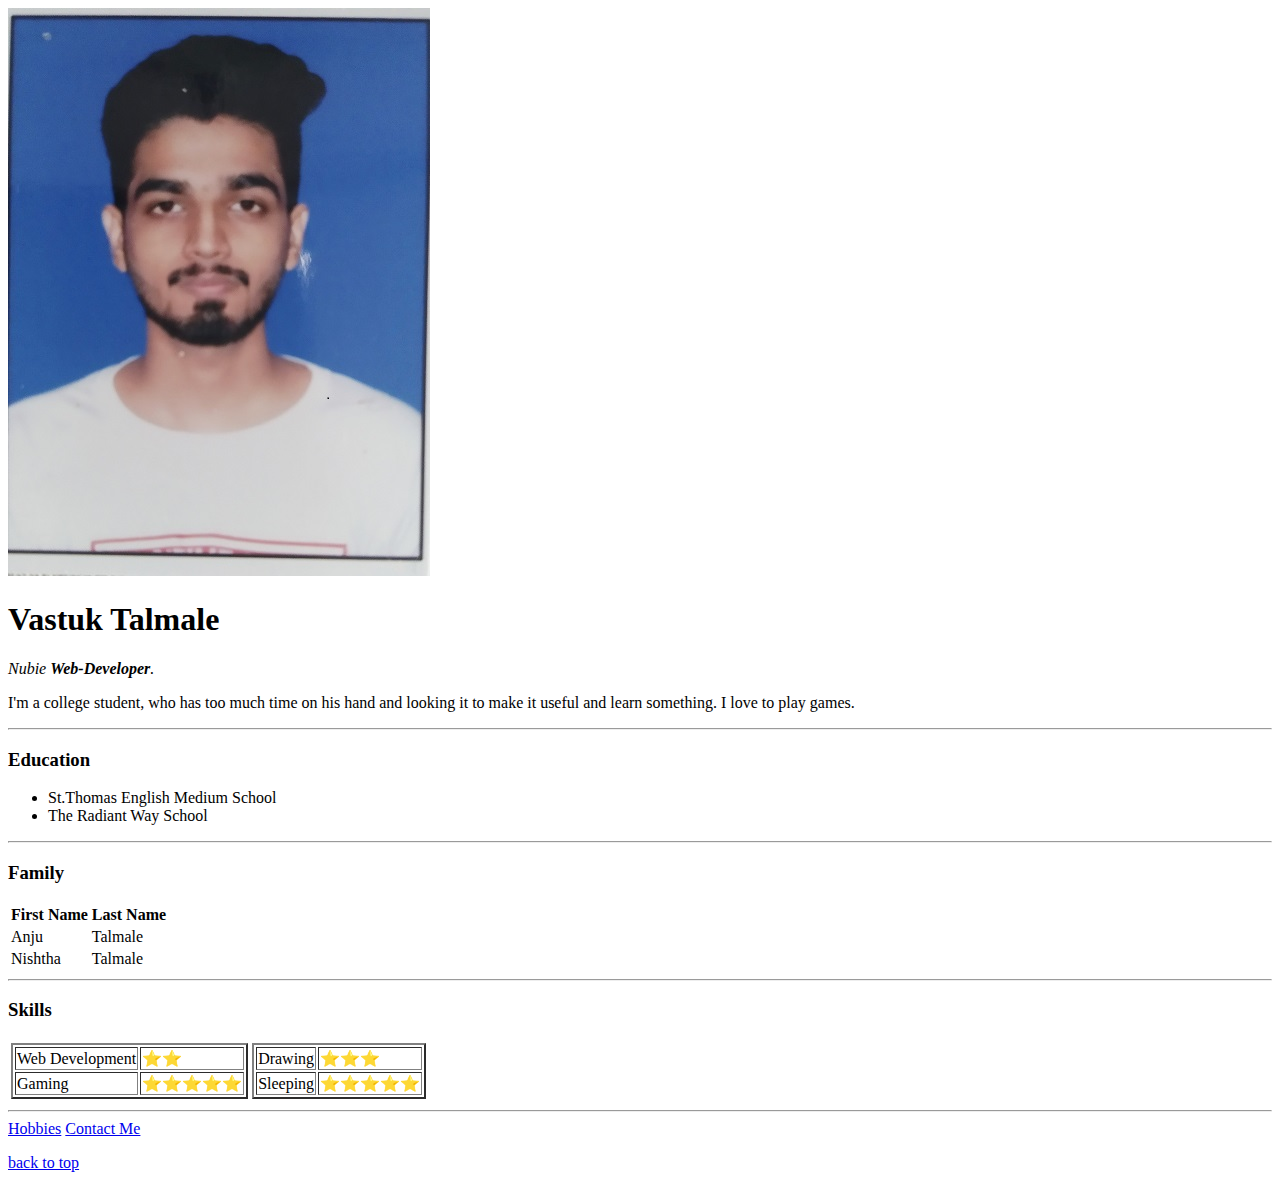
==== index.html @ af4dc523 "add initial files to the repository." ====
<!DOCTYPE html>
<html>
  <head>
    <meta charset="utf-8">
    <meta name="viewport" content="width=device-width, initial-scale=1.0">
    <title>Vastuk's Personal Site</title>
</head>

<body>
    <img id="top" src="images/profile.jpg" alt="My Handsome Self">
    <h1>Vastuk Talmale</h1>
    <p><em>Nubie <strong>Web-Developer</strong>.</em></p>
    <p>I'm a college student, who has too much time on his hand and looking it to make it useful and learn something. I love to play games.</p>
    <hr>
    <h3>Education</h3>
    <ul>
        <li>St.Thomas English Medium School</li>
        <li>The Radiant Way School</li>
    </ul>
    <hr>
    <h3>Family</h3>
    <table>
        <thead>
            <tr>
                <th>First Name</th>
                <th>Last Name</th>
            </tr>
        </thead>
        <tbody>
            <tr>
                <td>Anju</td>
                <td>Talmale</td>
            </tr>
            <tr>
                <td>Nishtha</td>
                <td>Talmale</td>
            </tr>
        </tbody>
        <tfoot>
        </tfoot>
    </table>
    <hr>
    <h3>Skills</h3>
    <table>
        <tr>
            <td>
                <table border="2px">
                    <tr>
                        <td>Web Development</td>
                        <td>⭐⭐</td>
                    </tr>
                    <tr>
                        <td>Gaming</td>
                        <td>⭐⭐⭐⭐⭐</td>
                    </tr>
                </table>
            </td>
            <td>
                <table border="2pc">
                    <tr>
                        <td>Drawing</td>
                        <td>⭐⭐⭐</td>
                    </tr>
                    <tr>
                        <td>Sleeping</td>
                        <td>⭐⭐⭐⭐⭐</td>
                    </tr>
                </table>
            </td>
        </tr>
    </table>
    <hr>
    <a href="hobbies.html">Hobbies</a>
    <a href="contact.html">Contact Me</a>
    <p><a href="#top">back to top</a></p>
</body></html>
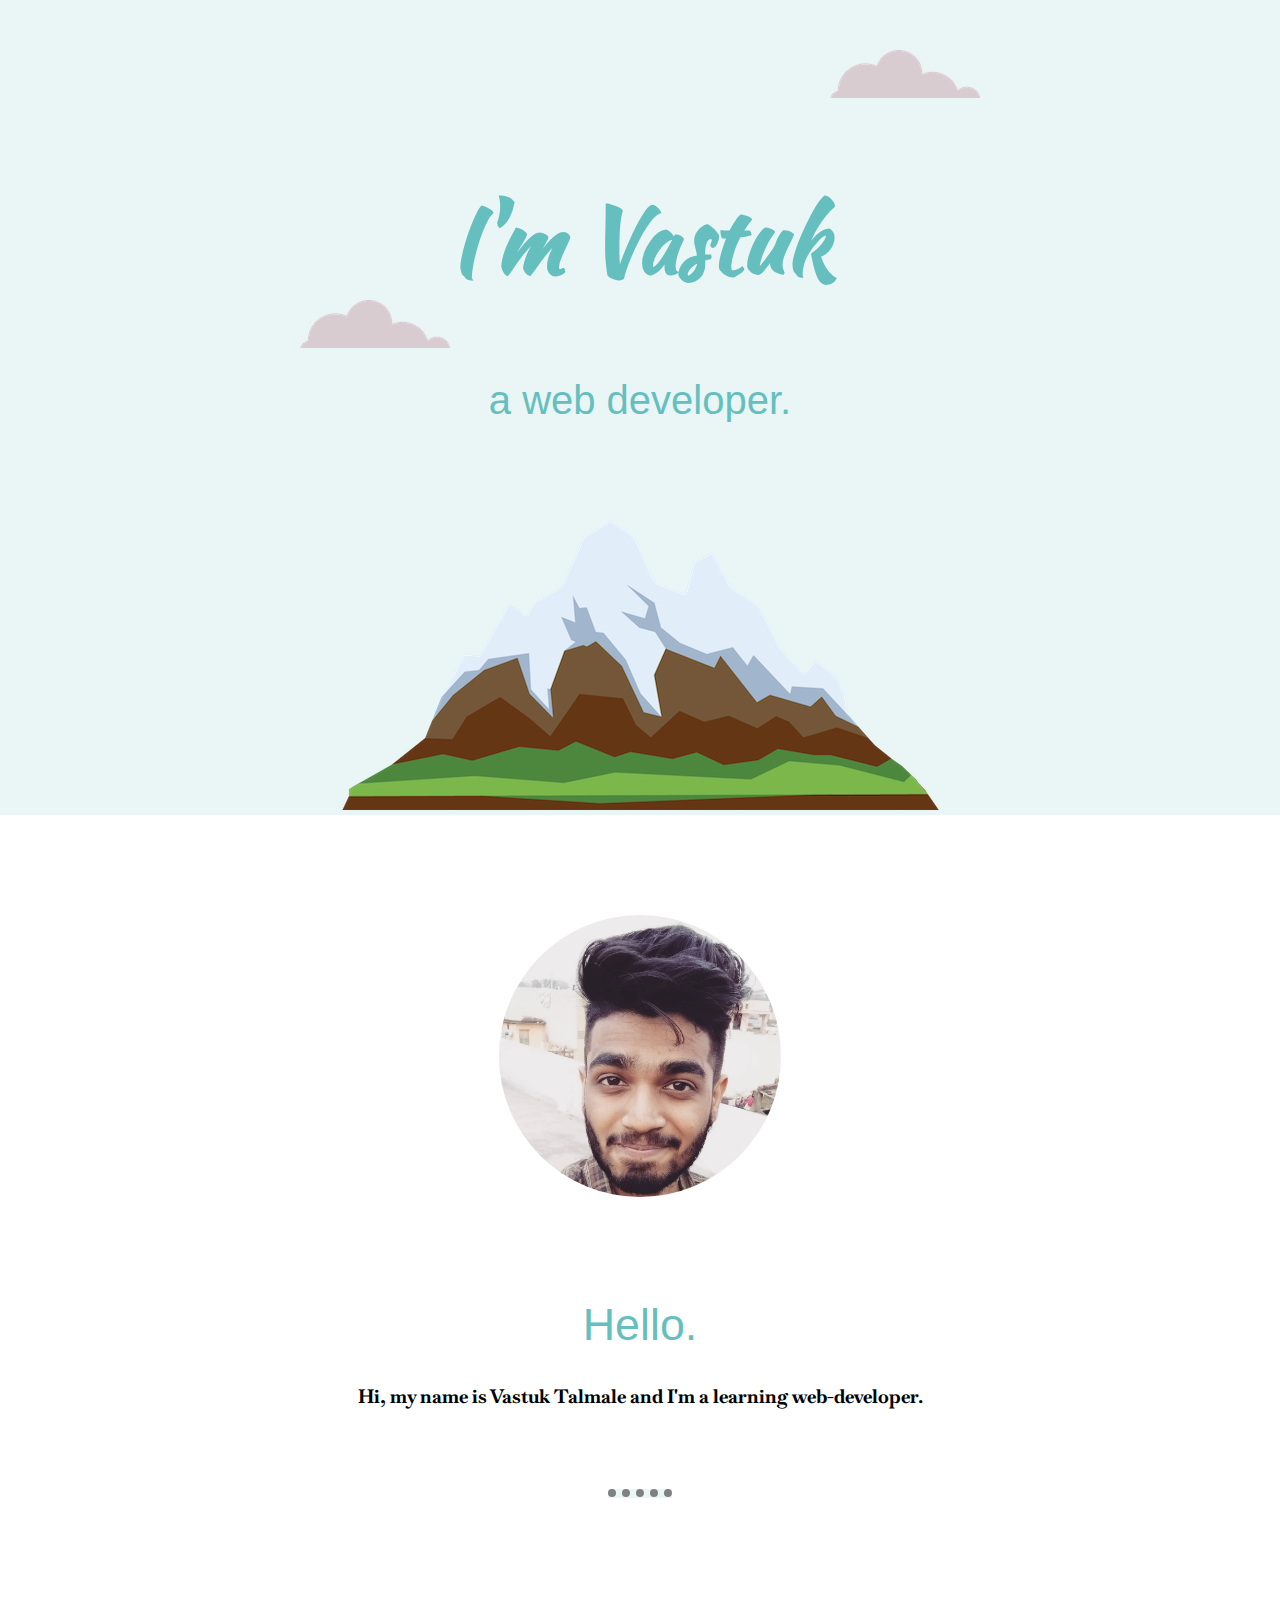
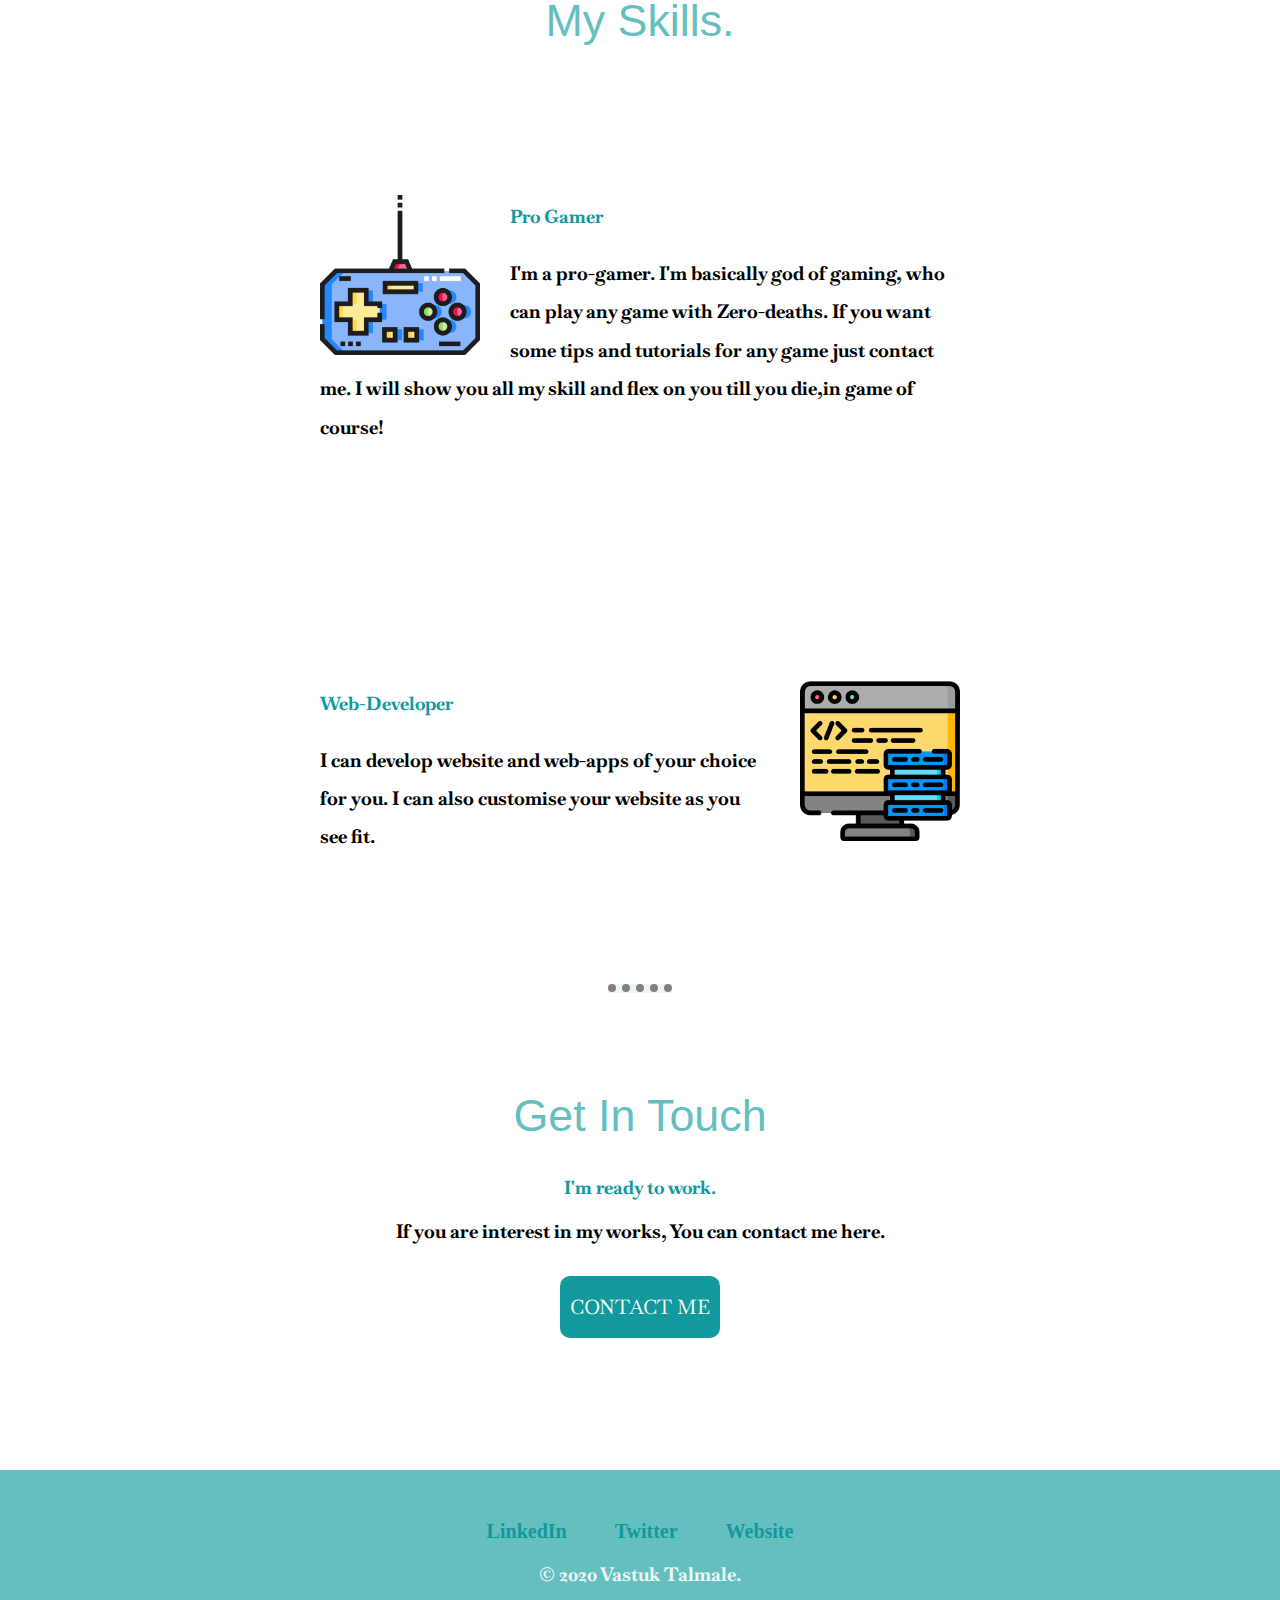
==== commit a5a02655: "Added CSS file" ====
--- a/index.html
+++ b/index.html
@@ -1,76 +1,58 @@
 <!DOCTYPE html>
-<html>
-  <head>
-    <meta charset="utf-8">
-    <meta name="viewport" content="width=device-width, initial-scale=1.0">
-    <title>Vastuk's Personal Site</title>
+<html lang="en">
+<head>
+    <meta charset="UTF-8">
+    <title>My Site</title>
+    <link rel="stylesheet" href="css/style.css">
+    <link rel="icon" href="favicon.ico">
+    <link href="https://fonts.googleapis.com/css?family=Baskervville|Kaushan+Script&display=swap" rel="stylesheet">
 </head>
 
 <body>
-    <img id="top" src="images/profile.jpg" alt="My Handsome Self">
-    <h1>Vastuk Talmale</h1>
-    <p><em>Nubie <strong>Web-Developer</strong>.</em></p>
-    <p>I'm a college student, who has too much time on his hand and looking it to make it useful and learn something. I love to play games.</p>
-    <hr>
-    <h3>Education</h3>
-    <ul>
-        <li>St.Thomas English Medium School</li>
-        <li>The Radiant Way School</li>
-    </ul>
-    <hr>
-    <h3>Family</h3>
-    <table>
-        <thead>
-            <tr>
-                <th>First Name</th>
-                <th>Last Name</th>
-            </tr>
-        </thead>
-        <tbody>
-            <tr>
-                <td>Anju</td>
-                <td>Talmale</td>
-            </tr>
-            <tr>
-                <td>Nishtha</td>
-                <td>Talmale</td>
-            </tr>
-        </tbody>
-        <tfoot>
-        </tfoot>
-    </table>
-    <hr>
-    <h3>Skills</h3>
-    <table>
-        <tr>
-            <td>
-                <table border="2px">
-                    <tr>
-                        <td>Web Development</td>
-                        <td>⭐⭐</td>
-                    </tr>
-                    <tr>
-                        <td>Gaming</td>
-                        <td>⭐⭐⭐⭐⭐</td>
-                    </tr>
-                </table>
-            </td>
-            <td>
-                <table border="2pc">
-                    <tr>
-                        <td>Drawing</td>
-                        <td>⭐⭐⭐</td>
-                    </tr>
-                    <tr>
-                        <td>Sleeping</td>
-                        <td>⭐⭐⭐⭐⭐</td>
-                    </tr>
-                </table>
-            </td>
-        </tr>
-    </table>
-    <hr>
-    <a href="hobbies.html">Hobbies</a>
-    <a href="contact.html">Contact Me</a>
-    <p><a href="#top">back to top</a></p>
-</body></html>
+    <div class="top-container">
+        <img class="top-cloud" src="images/cloud.png" alt="cloud">
+        <h1>I'm Vastuk</h1>
+        <h2 class="sub-title">a web developer.</h2>
+        <img class="bottom-cloud" src="images/cloud.png" alt="cloud">
+        <img src="images/mountain.png" alt="mountain">
+    </div>
+    <div class="middle-container">
+        <div class="profile">
+            <img class="my-pic" src="images/pic.jpg" alt="Vastuk">
+            <h2>Hello.</h2>
+            <p class="my-discription">Hi, my name is Vastuk Talmale and I'm a learning web-developer.</p>
+        </div>
+        <hr>
+        <div class="skills">
+            <h2>My Skills.</h2>
+            <div class="skill-row">
+                <img class="gamer-img" src="images/gamepad.png" alt="I'm a pro-gamer too.">
+                <h3>Pro Gamer</h3>
+                <p class="skill-p">I'm a pro-gamer. I'm basically god of gaming, who can play any game with Zero-deaths. If you want some tips and tutorials for any game just contact me. I will show you all my skill and flex on you till you die,in game of course! </p>
+            </div>
+            <div class="skill-row">
+                <img class="code-img" src="images/Skill.png" alt="skills">
+                <h3>Web-Developer</h3>
+                <p class="skill-p">I can develop website and web-apps of your choice for you. I can also customise your website as you see fit.</p>
+            </div>
+        </div>
+        <hr>
+        <div class="contact-me">
+            <h2>Get In Touch</h2>
+            <h3>I'm ready to work.</h3>
+            <p>If you are interest in my works, You can contact me here.</p>
+            <div class="button">
+            <a class="btn" href="mailto:talmale.vastuk5566@gmail.com">CONTACT ME</a>
+            </div>
+        </div>
+    </div>
+
+
+    <div class="bottom-container">
+        <a class="footer-link" href="https://www.linkedin.com/">LinkedIn</a>
+        <a class="footer-link" href="https://twitter.com/">Twitter</a>
+        <a class="footer-link" href="https://www.appbrewery.co/">Website</a>
+        <p class="copyright">© 2020 Vastuk Talmale.</p>
+    </div>
+
+</body></html>--- a/css/style.css
+++ b/css/style.css
@@ -0,0 +1,129 @@
+body{
+    margin: 0px;
+    text-align: center;
+    font-family: 'Baskervville', serif;
+}
+h1{
+    margin-top: 0px;
+    font-family: 'Kaushan Script', cursive;
+    font-size: 5.625rem;
+    margin: 50px auto 0 auto;
+    color:  #66BFBF;
+     line-height: 2;
+}
+
+h2{
+    color:  #66BFBF;
+    font-size: 2.8rem;
+    line-height: 1;
+    font-family: sans-serif;
+    font-weight: 500;
+    margin-top: 100px;
+}
+h3{
+    color: #11999E;
+}
+a{
+    color:  #11999E;
+}
+p{
+    font-weight: 700;
+    font-size: 1.2rem;
+}
+hr{
+    height: 1px;
+    border-style: dotted none none;
+    border-width: 8px;
+    width: 5%;
+    background-color: #EAF6F6;
+}
+a{
+    text-decoration: none;
+}
+.sub-title{
+    font-size: 2.5rem;
+    color: #66BFBF;
+    font-weight: normal;
+    margin-top: 50px;
+}
+.my-discription{
+    margin-bottom: 80px;
+}
+
+.top-container{
+    background-color: #EAF6F6;
+    padding-top: 100px;
+    position: relative;
+}
+
+.middle-container{
+    margin-top: 100px;
+}
+
+.bottom-container{
+    margin-top: 150px;
+    background-color: #66BFBF;
+    padding: 50px;
+}
+
+.skill-row{
+    display: inline-block;
+    width: 50%;
+    margin: 100px auto;
+    text-align: left;
+    line-height: 2;
+}
+.skills{
+    margin-top: 80px;
+}
+.top-cloud{
+    position: absolute;
+    right: 300px;
+    top: 50px;
+}
+
+.bottom-cloud{
+    position: absolute;
+    left: 300px;
+    top: 300px;
+}
+.my-pic{
+    width: 22%;
+    border-radius: 100%;
+}
+
+.gamer-img{
+    width: 25%;
+    float: left;
+    margin-right: 30px;
+    position: relative;
+    top: 15px;
+}
+.code-img{
+    width: 25%;
+    float: right;
+    margin-left: 30px;
+    position: relative;
+    top: 15px;
+}
+.btn{
+    background-color: #11999E;
+    color: white;
+    border-radius: 10px;
+    font-size: 20px;
+    padding: 18px 10px;
+}
+.button{
+    margin: 50px;
+}
+
+.footer-link{
+    color: #11999E;
+    font-size: 20px;
+    font-family: serif;
+    font-weight: 600;
+    margin: 0 22px;
+}
+.copyright{
+    color: #EAF6F6;
+}